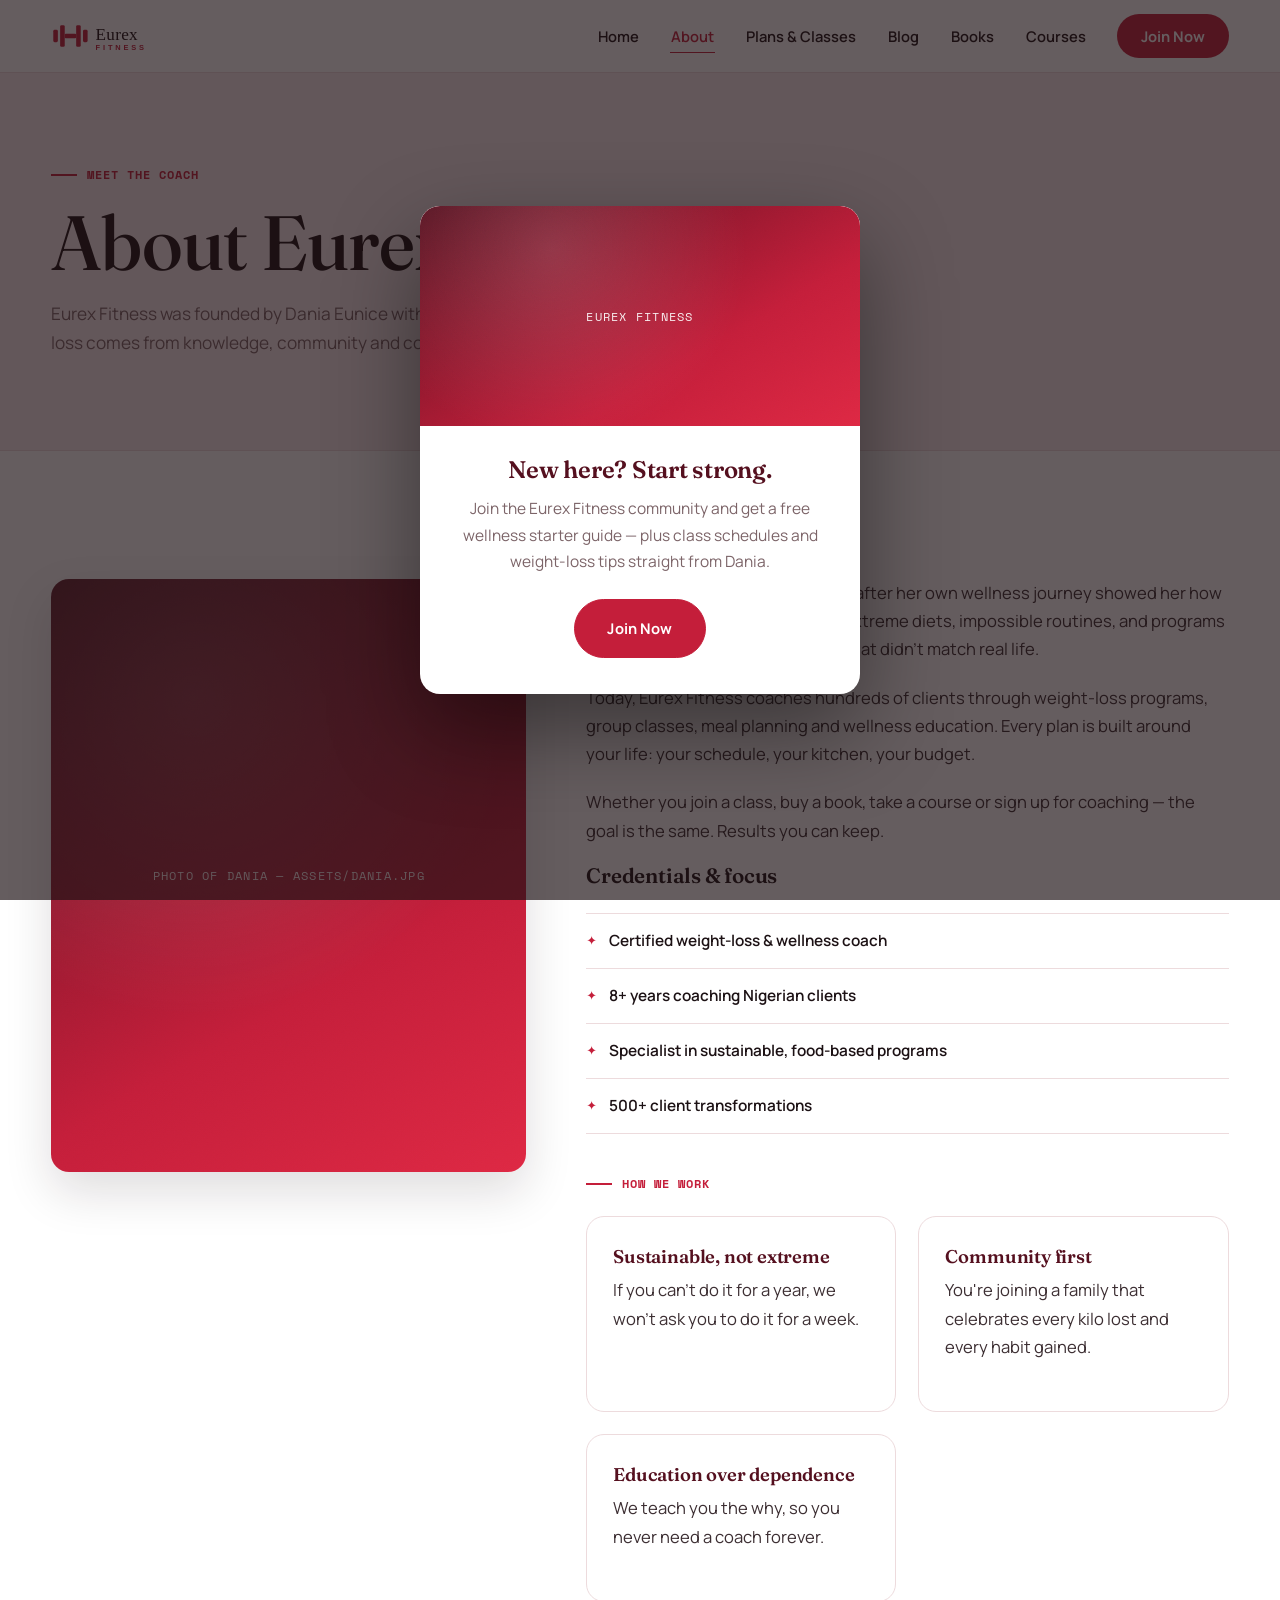
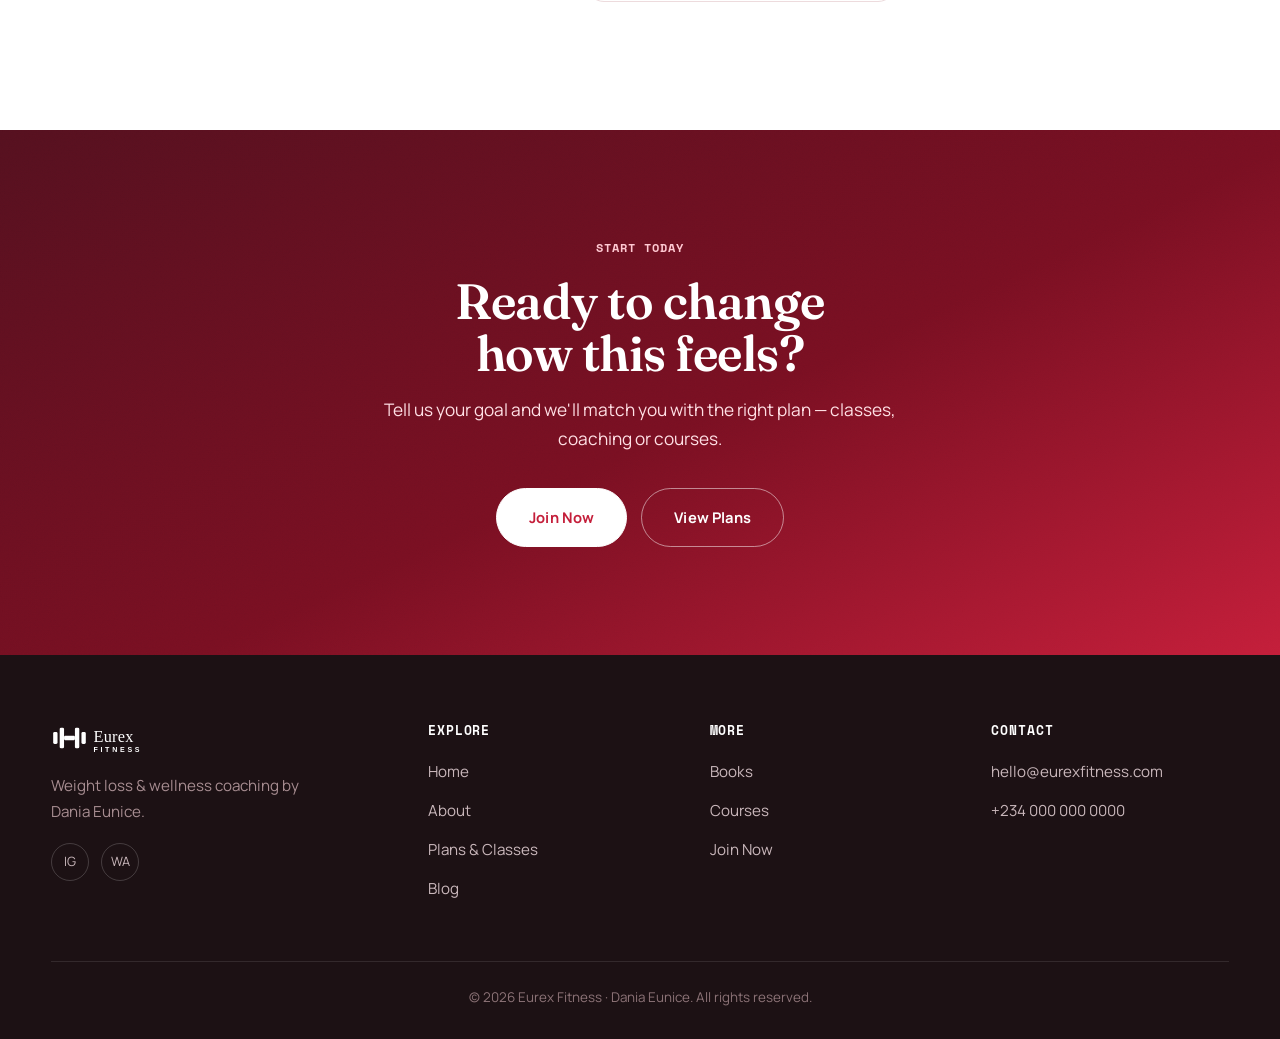
==== about.html @ 4daf9605 "Initial commit: Eurex Fitness site Static site for Dania Eunice's weight-loss coaching business — co" ====
<!DOCTYPE html>
<html lang="en">
<head>
  <meta charset="UTF-8">
  <meta name="viewport" content="width=device-width, initial-scale=1.0">
  <title>About — Eurex Fitness</title>
  <meta name="description" content="Meet Dania Eunice — the coach behind Eurex Fitness weight loss and wellness.">
  <link rel="icon" href="assets/favicon.svg" type="image/svg+xml">
  <link rel="preconnect" href="https://fonts.googleapis.com">
  <link rel="preconnect" href="https://fonts.gstatic.com" crossorigin>
  <link href="https://fonts.googleapis.com/css2?family=Fraunces:ital,opsz,wght@0,9..144,400;0,9..144,500;0,9..144,600;1,9..144,500&family=Manrope:wght@400;500;600;700;800&family=Space+Mono:wght@400;700&display=swap" rel="stylesheet">
  <link rel="stylesheet" href="css/styles.css">
</head>
<body data-page="about">
  <header class="site-header" id="site-header"></header>
  <section class="page-hero" id="page-hero"></section>
  <section class="section" id="about-main"></section>
  <section class="cta-band" id="cta-band"></section>
  <footer class="site-footer" id="site-footer"></footer>
  <script src="js/content.js"></script>
  <script src="js/posts.js"></script>
  <script src="js/app.js"></script>
</body>
</html>
---- css/styles.css ----
/* ============================================================
   EUREX FITNESS — DESIGN SYSTEM
   You normally don't need to touch this file.
   To change the main red colour, edit --red below.
   ============================================================ */

:root {
  /* ---- Color ---- */
  --ink:        #1C1114;
  --wine:       #55101F;
  --red:        #C41E3A;
  --red-bright: #DE2843;
  --red-deep:   #7A0F22;
  --gold:       #B8933B;
  --paper:      #FFFFFF;
  --blush:      #FBEEF0;
  --blush-deep: #F3D9DD;
  --line:       #EDDBDD;
  --muted:      #7C6468;
  --muted-lt:   #A78D91;

  /* ---- Type ---- */
  --display: "Fraunces", "Iowan Old Style", Georgia, serif;
  --body:    "Manrope", system-ui, -apple-system, sans-serif;
  --mono:    "Space Mono", ui-monospace, monospace;

  --radius: 18px;
  --radius-sm: 10px;
  --shadow: 0 20px 48px rgba(28, 17, 20, .14);
  --shadow-sm: 0 8px 22px rgba(28, 17, 20, .08);
}

* { margin: 0; padding: 0; box-sizing: border-box; }
html { scroll-behavior: smooth; }
@media (prefers-reduced-motion: reduce) {
  html { scroll-behavior: auto; }
  *, *::before, *::after { animation: none !important; transition: none !important; }
}

body {
  font-family: var(--body);
  color: var(--ink);
  background: var(--paper);
  line-height: 1.7;
  font-size: 17px;
  -webkit-font-smoothing: antialiased;
}

img { max-width: 100%; display: block; }
a { color: var(--red); text-decoration: none; }
a:focus-visible, button:focus-visible, input:focus-visible, textarea:focus-visible, select:focus-visible {
  outline: 3px solid var(--red); outline-offset: 3px; border-radius: 4px;
}

.wrap { width: min(1200px, 92%); margin: 0 auto; }
.wrap-narrow { width: min(760px, 92%); margin: 0 auto; }

/* ---------- Typography ---------- */
h1, h2, h3, .display {
  font-family: var(--display);
  font-weight: 600;
  letter-spacing: -0.01em;
  line-height: 1.04;
  color: var(--ink);
}
h1 { font-size: clamp(2.6rem, 6vw, 4.8rem); font-weight: 500; }
h2 { font-size: clamp(2rem, 4.4vw, 3.1rem); }
h3 { font-size: 1.3rem; font-weight: 600; }
.italic { font-style: italic; }

.eyebrow {
  display: flex;
  align-items: center;
  gap: 10px;
  font-family: var(--mono);
  font-weight: 700;
  font-size: .74rem;
  letter-spacing: .08em;
  text-transform: uppercase;
  color: var(--red);
  margin-bottom: 18px;
}
.eyebrow::before {
  content: "";
  width: 26px; height: 2px;
  background: var(--red);
  display: inline-block;
}
.section-head { max-width: 640px; margin-bottom: 48px; }
.section-head p { color: var(--muted); margin-top: 16px; font-size: 1.06rem; }
.section-head.center { margin-left: auto; margin-right: auto; text-align: center; }
.section-head.center .eyebrow { justify-content: center; }
.section-head.center .eyebrow::before { display: none; }

/* ---------- Buttons ---------- */
.btn {
  display: inline-flex;
  align-items: center;
  gap: 8px;
  padding: 16px 32px;
  border-radius: 999px;
  font-weight: 700;
  font-size: .92rem;
  letter-spacing: .01em;
  border: 1.5px solid var(--red);
  cursor: pointer;
  transition: transform .18s ease, background .2s ease, color .2s ease, box-shadow .2s ease, border-color .2s ease;
  font-family: var(--body);
}
.btn-solid { background: var(--red); color: #fff; }
.btn-solid:hover { background: var(--red-deep); border-color: var(--red-deep); transform: translateY(-2px); box-shadow: 0 14px 28px rgba(122,15,34,.28); }
.btn-ghost { background: transparent; color: var(--red); }
.btn-ghost:hover { background: var(--red); color: #fff; transform: translateY(-2px); }
.btn-light { background: #fff; color: var(--red); border-color: #fff; }
.btn-light:hover { transform: translateY(-2px); box-shadow: 0 14px 30px rgba(0,0,0,.28); }
.btn-outline-light { background: transparent; color: #fff; border-color: rgba(255,255,255,.5); }
.btn-outline-light:hover { background: rgba(255,255,255,.12); border-color: #fff; }
.btn-wide { width: 100%; justify-content: center; }

/* ---------- Header ---------- */
.site-header {
  position: sticky; top: 0; z-index: 60;
  background: rgba(255,255,255,.92);
  backdrop-filter: blur(12px);
  border-bottom: 1px solid var(--line);
}
.nav {
  display: flex; align-items: center; justify-content: space-between;
  padding: 16px 0;
}
.logo { display: flex; align-items: center; gap: 10px; }
.logo img { height: 40px; width: auto; }
.nav-links { display: flex; align-items: center; gap: 30px; list-style: none; }
.nav-links a {
  color: var(--ink); font-weight: 600; font-size: .92rem;
  padding: 6px 1px; border-bottom: 1.5px solid transparent;
  transition: color .15s ease, border-color .15s ease;
}
.nav-links a:hover { color: var(--red); }
.nav-links a.active { color: var(--red); border-bottom-color: var(--red); }
.nav-links .nav-cta {
  background: var(--red); color: #fff; padding: 12px 24px; border-radius: 999px;
  border-bottom: none; font-weight: 700;
}
.nav-links .nav-cta:hover { background: var(--red-deep); }

.nav-toggle {
  display: none;
  background: none; border: none; cursor: pointer;
  width: 44px; height: 44px; position: relative;
}
.nav-toggle span {
  position: absolute; left: 9px; width: 26px; height: 2.5px;
  background: var(--ink); border-radius: 2px; transition: .25s ease;
}
.nav-toggle span:nth-child(1) { top: 15px; }
.nav-toggle span:nth-child(2) { top: 21px; }
.nav-toggle span:nth-child(3) { top: 27px; }
.nav-toggle[aria-expanded="true"] span:nth-child(1) { top: 21px; transform: rotate(45deg); }
.nav-toggle[aria-expanded="true"] span:nth-child(2) { opacity: 0; }
.nav-toggle[aria-expanded="true"] span:nth-child(3) { top: 21px; transform: rotate(-45deg); }

/* ---------- Hero ---------- */
.hero { padding: clamp(48px, 7vw, 76px) 0 0; overflow: hidden; }
.hero-grid {
  display: grid; grid-template-columns: 1fr .92fr; gap: 64px; align-items: center;
}
.hero .eyebrow { color: var(--red); }
.hero h1 { white-space: pre-line; }
.hero p.lead { font-size: 1.15rem; color: var(--muted); max-width: 460px; margin: 24px 0 34px; }
.hero-actions { display: flex; gap: 14px; flex-wrap: wrap; }

.hero-media {
  position: relative;
  border-radius: var(--radius);
  overflow: hidden;
  box-shadow: var(--shadow);
  aspect-ratio: 4/5;
  clip-path: polygon(0 0, 100% 0, 100% 92%, 88% 100%, 0 100%);
}
.hero-media img, .ph { width: 100%; height: 100%; object-fit: cover; }
.hero-media::after {
  content: "";
  position: absolute; inset: 0;
  background: linear-gradient(200deg, rgba(28,17,20,0) 45%, rgba(122,15,34,.55) 100%);
  pointer-events: none;
}
.hero-media .float-card {
  position: absolute; left: 24px; bottom: 24px; z-index: 2;
  background: rgba(255,255,255,.95);
  backdrop-filter: blur(6px);
  border-radius: var(--radius-sm);
  padding: 16px 20px;
  box-shadow: var(--shadow-sm);
  display: flex; align-items: center; gap: 12px;
}
.float-card .fc-num { font-family: var(--display); font-size: 1.6rem; color: var(--red); line-height: 1; }
.float-card .fc-lbl { font-size: .76rem; font-weight: 700; color: var(--muted); letter-spacing: .03em; max-width: 110px; line-height: 1.25; }

/* placeholder block shown until real photos are added */
.ph {
  display: flex; align-items: center; justify-content: center;
  position: relative;
  background:
    radial-gradient(circle at 30% 20%, rgba(255,255,255,.14), transparent 55%),
    linear-gradient(150deg, var(--wine) 0%, var(--red) 65%, var(--red-bright) 100%);
  color: rgba(255,255,255,.92);
  font-family: var(--mono);
  font-size: .78rem;
  letter-spacing: .1em;
  text-transform: uppercase;
  text-align: center;
  padding: 20px;
}
.ph::before {
  content: "";
  position: absolute; inset: 0;
  background-image: url("data:image/svg+xml,%3Csvg xmlns='http://www.w3.org/2000/svg' width='140' height='140'%3E%3Cfilter id='n'%3E%3CfeTurbulence type='fractalNoise' baseFrequency='0.9' numOctaves='2' stitchTiles='stitch'/%3E%3C/filter%3E%3Crect width='100%25' height='100%25' filter='url(%23n)' opacity='0.06'/%3E%3C/svg%3E");
  mix-blend-mode: overlay;
}

/* ---------- Proof marquee (signature element) ---------- */
.marquee-band {
  background: var(--ink);
  color: var(--blush);
  overflow: hidden;
  padding: 22px 0;
  margin-top: clamp(48px, 7vw, 76px);
  transform: rotate(-1.1deg);
  transform-origin: center;
  border-top: 1px solid rgba(255,255,255,.08);
  border-bottom: 1px solid rgba(255,255,255,.08);
}
.marquee-track {
  display: flex;
  width: max-content;
  animation: scroll-left 32s linear infinite;
}
.marquee-track span {
  font-family: var(--display);
  font-style: italic;
  font-weight: 500;
  font-size: 1.35rem;
  white-space: nowrap;
  padding: 0 28px;
  display: flex;
  align-items: center;
  gap: 28px;
}
.marquee-track span::after {
  content: "✦";
  color: var(--red-bright);
  font-style: normal;
  font-size: .9rem;
}
@keyframes scroll-left {
  from { transform: translateX(0); }
  to { transform: translateX(-50%); }
}

/* ---------- Stat row ---------- */
.stat-row {
  display: grid; grid-template-columns: repeat(4, 1fr);
  gap: 0;
}
.stat { padding: 12px 20px; text-align: left; border-left: 1.5px solid var(--line); }
.stat:first-child { border-left: none; padding-left: 0; }
.stat .num { font-family: var(--display); font-size: 2.3rem; color: var(--ink); line-height: 1; }
.stat .lbl { font-size: .78rem; font-weight: 700; letter-spacing: .04em; text-transform: uppercase; color: var(--muted); margin-top: 8px; }

/* ---------- Sections ---------- */
.section { padding: clamp(76px, 10vw, 128px) 0; }
.section.alt { background: var(--blush); }
.section.dark { background: var(--ink); color: #EFE3E5; }
.section.dark h2, .section.dark h3 { color: #fff; }
.section.tight-top { padding-top: clamp(40px,6vw,64px); }

/* ---------- Pillars (numbered, editorial) ---------- */
.pillar-list { display: flex; flex-direction: column; }
.pillar-row {
  display: grid; grid-template-columns: 90px 1fr; gap: 28px;
  padding: 34px 0;
  border-top: 1px solid var(--line);
  align-items: start;
}
.pillar-list .pillar-row:last-child { border-bottom: 1px solid var(--line); }
.pillar-mark { font-family: var(--display); font-size: 1.6rem; color: var(--muted-lt); font-style: italic; }
.pillar-row h3 { margin-bottom: 8px; }
.pillar-row p { color: var(--muted); max-width: 560px; }

/* ---------- How it works ---------- */
.steps-grid { display: grid; grid-template-columns: repeat(3, 1fr); gap: 32px; }
.step-card { position: relative; padding-top: 8px; }
.step-num {
  font-family: var(--display); font-style: italic; font-size: 3.2rem;
  color: var(--blush-deep); line-height: 1; margin-bottom: 14px;
}
.step-card h3 { margin-bottom: 10px; }
.step-card p { color: var(--muted); font-size: .98rem; }

/* generic card (used in about values etc.) */
.card-grid { display: grid; grid-template-columns: repeat(auto-fit, minmax(240px, 1fr)); gap: 22px; }
.card {
  background: #fff; border: 1px solid var(--line); border-radius: var(--radius);
  padding: 30px 26px;
  transition: transform .18s ease, box-shadow .18s ease, border-color .18s ease;
}
.card:hover { transform: translateY(-4px); box-shadow: var(--shadow-sm); border-color: var(--blush-deep); }
.card h3 { margin-bottom: 10px; color: var(--wine); font-size: 1.15rem; }
.card p { color: var(--muted); font-size: .97rem; }

/* ---------- Pricing ---------- */
.pricing-grid { display: grid; grid-template-columns: repeat(auto-fit, minmax(280px, 1fr)); gap: 26px; align-items: stretch; }
.price-card {
  display: flex; flex-direction: column; position: relative;
  background: #fff; border: 1px solid var(--line); border-radius: var(--radius); padding: 34px 30px;
}
.price-card .price { font-family: var(--display); font-size: 2.6rem; color: var(--ink); margin: 10px 0 2px; }
.price-card .period { color: var(--muted); font-weight: 700; font-size: .84rem; font-family: var(--body); }
.price-card .btn { margin-top: auto; justify-content: center; }
.price-card.featured { border: 1.5px solid var(--red); box-shadow: var(--shadow); background: linear-gradient(180deg, #fff 0%, var(--blush) 180%); }
.badge {
  position: absolute; top: -14px; left: 30px;
  background: var(--red); color: #fff;
  font-family: var(--mono);
  font-size: .68rem; font-weight: 700; letter-spacing: .08em; text-transform: uppercase;
  padding: 7px 16px; border-radius: 999px;
}
.tick-list { margin: 20px 0 28px; list-style: none; }
.tick-list li { padding-left: 28px; position: relative; margin-bottom: 12px; color: var(--ink); font-size: .96rem; }
.tick-list li::before {
  content: ""; position: absolute; left: 0; top: 7px;
  width: 13px; height: 7px;
  border-left: 2px solid var(--red); border-bottom: 2px solid var(--red);
  transform: rotate(-45deg);
}

/* ---------- Testimonials with avatars ---------- */
.quote-scroller {
  display: grid; grid-template-columns: repeat(auto-fit, minmax(280px, 1fr)); gap: 22px;
}
.quote-card {
  background: #fff; border-radius: var(--radius); padding: 32px 28px;
  box-shadow: var(--shadow-sm);
  display: flex; flex-direction: column; gap: 18px;
  border: 1px solid var(--line);
}
.quote-card p.quote-text {
  font-family: var(--display); font-style: italic; font-size: 1.12rem; color: var(--ink); line-height: 1.55;
}
.quote-foot { display: flex; align-items: center; gap: 14px; margin-top: auto; }
.avatar {
  width: 50px; height: 50px; border-radius: 50%;
  background: linear-gradient(150deg, var(--red), var(--wine));
  color: #fff; font-family: var(--display); font-weight: 600; font-size: 1.1rem;
  display: flex; align-items: center; justify-content: center;
  flex-shrink: 0; overflow: hidden;
}
.avatar img { width: 100%; height: 100%; object-fit: cover; }
.quote-who .name { font-weight: 800; font-size: .92rem; }
.quote-who .result { font-size: .8rem; color: var(--red); font-weight: 700; font-family: var(--mono); }

/* ---------- Blog ---------- */
.post-grid { display: grid; grid-template-columns: repeat(auto-fill, minmax(320px, 1fr)); gap: 30px; }
.post-card { overflow: hidden; padding: 0; display: flex; flex-direction: column; border-radius: var(--radius); }
.post-card .thumb { aspect-ratio: 16/10; overflow: hidden; }
.post-card .thumb img { width: 100%; height: 100%; object-fit: cover; transition: transform .35s ease; }
.post-card:hover .thumb img { transform: scale(1.045); }
.post-card .body { padding: 26px 26px 30px; display: flex; flex-direction: column; flex: 1; }
.post-meta { font-family: var(--mono); font-size: .72rem; font-weight: 700; letter-spacing: .06em; text-transform: uppercase; color: var(--red); margin-bottom: 12px; }
.post-card h3 { font-family: var(--display); font-weight: 600; font-size: 1.34rem; line-height: 1.3; }
.post-card h3 a { color: var(--ink); }
.post-card h3 a:hover { color: var(--red); }
.post-card p { color: var(--muted); font-size: .96rem; margin: 12px 0 18px; }
.read-more { margin-top: auto; font-weight: 700; font-size: .88rem; display: inline-flex; align-items: center; gap: 6px; }

/* Single article */
.article { max-width: 740px; margin: 0 auto; }
.article .post-hero { aspect-ratio: 16/8; border-radius: var(--radius); overflow: hidden; margin: 32px 0 40px; }
.article .post-hero img { width: 100%; height: 100%; object-fit: cover; }
.article h1 { font-size: clamp(2rem, 5vw, 3.2rem); }
.article-body p { margin-bottom: 22px; font-size: 1.05rem; }
.article-body h2 { font-family: var(--display); font-weight: 600; font-size: 1.5rem; margin: 38px 0 14px; color: var(--wine); }
.article-body ul { margin: 0 0 22px 22px; }
.article-body li { margin-bottom: 9px; }

/* ---------- Forms ---------- */
.form-card { background: #fff; border: 1px solid var(--line); border-radius: var(--radius); box-shadow: var(--shadow); padding: clamp(30px, 5vw, 52px); max-width: 700px; margin: 0 auto; }
.form-row { display: grid; grid-template-columns: 1fr 1fr; gap: 20px; }
.field { margin-bottom: 22px; }
.field label { display: block; font-family: var(--mono); font-weight: 700; font-size: .74rem; letter-spacing: .04em; text-transform: uppercase; margin-bottom: 9px; color: var(--wine); }
.field input, .field select, .field textarea {
  width: 100%; padding: 15px 17px;
  border: 1.5px solid var(--line); border-radius: var(--radius-sm);
  font-family: var(--body); font-size: 1rem; color: var(--ink);
  background: #fff;
  transition: border-color .15s ease;
}
.field input:focus, .field select:focus, .field textarea:focus { outline: none; border-color: var(--red); }
.field textarea { min-height: 130px; resize: vertical; }

/* ---------- Big CTA band ---------- */
.cta-band {
  position: relative;
  background: linear-gradient(155deg, var(--wine) 0%, var(--red-deep) 55%, var(--red) 100%);
  color: #fff; text-align: center;
  padding: clamp(72px, 10vw, 108px) 0;
  overflow: hidden;
}
.cta-band::before {
  content: "";
  position: absolute; inset: 0;
  background-image: url("data:image/svg+xml,%3Csvg xmlns='http://www.w3.org/2000/svg' width='160' height='160'%3E%3Cfilter id='n'%3E%3CfeTurbulence type='fractalNoise' baseFrequency='0.85' numOctaves='2' stitchTiles='stitch'/%3E%3C/filter%3E%3Crect width='100%25' height='100%25' filter='url(%23n)' opacity='0.05'/%3E%3C/svg%3E");
  mix-blend-mode: overlay;
}
.cta-band > .wrap { position: relative; z-index: 1; }
.cta-band .eyebrow { color: #FFC9D2; justify-content: center; }
.cta-band .eyebrow::before { display: none; }
.cta-band h2 { color: #fff; }
.cta-band p { color: #FFE0E5; max-width: 520px; margin: 16px auto 34px; font-size: 1.08rem; }
.cta-actions { display: flex; gap: 14px; justify-content: center; flex-wrap: wrap; }

/* ---------- Footer ---------- */
.site-footer { background: var(--ink); color: #C9B7BB; padding: 64px 0 30px; }
.footer-top { display: grid; grid-template-columns: 1.4fr 1fr 1fr 1fr; gap: 44px; margin-bottom: 48px; }
.site-footer h4 { color: #fff; font-family: var(--mono); text-transform: uppercase; letter-spacing: .07em; margin-bottom: 16px; font-size: .82rem; }
.site-footer ul { list-style: none; }
.site-footer li { margin-bottom: 10px; }
.site-footer a { color: #C9B7BB; font-size: .95rem; }
.site-footer a:hover { color: #fff; }
.footer-logo img { height: 38px; margin-bottom: 16px; filter: brightness(0) invert(1); }
.footer-logo p { font-size: .95rem; max-width: 260px; color: #A78D91; }
.footer-social { display: flex; gap: 12px; margin-top: 18px; }
.footer-social a {
  width: 38px; height: 38px; border-radius: 50%;
  border: 1px solid rgba(255,255,255,.18);
  display: flex; align-items: center; justify-content: center;
  font-size: .8rem;
}
.footer-social a:hover { background: var(--red); border-color: var(--red); color: #fff; }
.copyright { border-top: 1px solid rgba(255,255,255,.1); padding-top: 24px; font-size: .84rem; color: #8C7377; text-align: center; }

/* ---------- Popup ---------- */
.popup-overlay {
  position: fixed; inset: 0; z-index: 100;
  background: rgba(28, 17, 20, .68);
  display: flex; align-items: center; justify-content: center;
  padding: 20px;
  opacity: 0; pointer-events: none; transition: opacity .28s ease;
}
.popup-overlay.show { opacity: 1; pointer-events: auto; }
.popup {
  background: #fff; border-radius: 20px; overflow: hidden;
  max-width: 440px; width: 100%;
  box-shadow: 0 36px 90px rgba(0,0,0,.42);
  transform: translateY(18px) scale(.97); transition: transform .28s ease;
  position: relative;
}
.popup-overlay.show .popup { transform: translateY(0) scale(1); }
.popup-img { aspect-ratio: 16/8; background: var(--blush); }
.popup-img img { width: 100%; height: 100%; object-fit: cover; }
.popup-body { padding: 32px 32px 36px; text-align: center; }
.popup-body h3 { color: var(--wine); font-size: 1.5rem; margin-bottom: 12px; }
.popup-body p { color: var(--muted); font-size: .97rem; margin-bottom: 24px; }
.popup-close {
  position: absolute; top: 14px; right: 14px;
  width: 38px; height: 38px; border-radius: 50%;
  background: #fff; border: none; cursor: pointer;
  font-size: 1.1rem; line-height: 1; color: var(--ink);
  box-shadow: 0 4px 14px rgba(0,0,0,.2);
}
.popup-close:hover { background: var(--blush); }

/* ---------- Page hero (inner pages) ---------- */
.page-hero { background: var(--blush); padding: clamp(56px, 8vw, 92px) 0; border-bottom: 1px solid var(--line); }
.page-hero p { color: var(--muted); max-width: 640px; margin-top: 16px; font-size: 1.08rem; }

/* ---------- About ---------- */
.about-grid { display: grid; grid-template-columns: .85fr 1.15fr; gap: 60px; align-items: start; }
.about-media { border-radius: var(--radius); overflow: hidden; box-shadow: var(--shadow); aspect-ratio: 4/5; position: sticky; top: 110px; }
.about-media img { width: 100%; height: 100%; object-fit: cover; }
.about-copy p { margin-bottom: 20px; color: #3C2E32; font-size: 1.04rem; }
.credential-list { list-style: none; margin: 26px 0 40px; }
.credential-list li {
  padding: 14px 0; border-top: 1px solid var(--line);
  display: flex; align-items: center; gap: 12px; font-weight: 600; font-size: .96rem;
}
.credential-list li:last-child { border-bottom: 1px solid var(--line); }
.credential-list li::before { content: "✦"; color: var(--red); font-size: .8rem; }

/* ---------- Books / courses ---------- */
.product-grid { display: grid; grid-template-columns: repeat(auto-fill, minmax(290px, 1fr)); gap: 28px; }
.product-card { padding: 0; overflow: hidden; display: flex; flex-direction: column; border-radius: var(--radius); }
.product-card .thumb { aspect-ratio: 4/3; overflow: hidden; }
.product-card .thumb img { width: 100%; height: 100%; object-fit: cover; }
.product-card .body { padding: 28px; display: flex; flex-direction: column; flex: 1; }
.product-card .price-tag { font-family: var(--display); color: var(--red); font-size: 1.6rem; margin: 8px 0 12px; }
.product-card .meta { font-family: var(--mono); font-size: .74rem; font-weight: 700; letter-spacing: .05em; text-transform: uppercase; color: var(--muted); margin-bottom: 8px; }
.product-card .btn { margin-top: auto; justify-content: center; }
.product-card h3 { font-family: var(--display); font-weight: 600; font-size: 1.28rem; }
.product-card p { color: var(--muted); font-size: .96rem; margin: 10px 0 22px; }

/* ---------- Responsive ---------- */
@media (max-width: 980px) {
  .hero-grid { grid-template-columns: 1fr; gap: 44px; }
  .hero-media { max-width: 440px; }
  .about-grid { grid-template-columns: 1fr; }
  .about-media { position: static; max-width: 440px; }
  .footer-top { grid-template-columns: 1fr 1fr; }
  .steps-grid { grid-template-columns: 1fr; gap: 40px; }
  .stat-row { grid-template-columns: repeat(2, 1fr); row-gap: 24px; }
  .stat:nth-child(3) { border-left: none; padding-left: 0; }
}

@media (max-width: 860px) {
  .nav-toggle { display: block; }
  .nav-links {
    position: absolute; top: 100%; left: 0; right: 0;
    background: #fff; border-bottom: 1px solid var(--line);
    flex-direction: column; align-items: stretch; gap: 0;
    padding: 8px 4% 22px;
    display: none;
    box-shadow: 0 24px 48px rgba(28,17,20,.14);
  }
  .nav-links.open { display: flex; }
  .nav-links a { padding: 15px 6px; border-bottom: 1px solid var(--line); }
  .nav-links .nav-cta { margin-top: 14px; text-align: center; justify-content: center; }
  .pillar-row { grid-template-columns: 56px 1fr; }
}

@media (max-width: 620px) {
  .form-row { grid-template-columns: 1fr; }
  .footer-top { grid-template-columns: 1fr; gap: 32px; }
  .hero-actions .btn { width: 100%; justify-content: center; }
  .marquee-track span { font-size: 1.05rem; padding: 0 18px; }
  .float-card { left: 14px; bottom: 14px; padding: 12px 16px; }
}
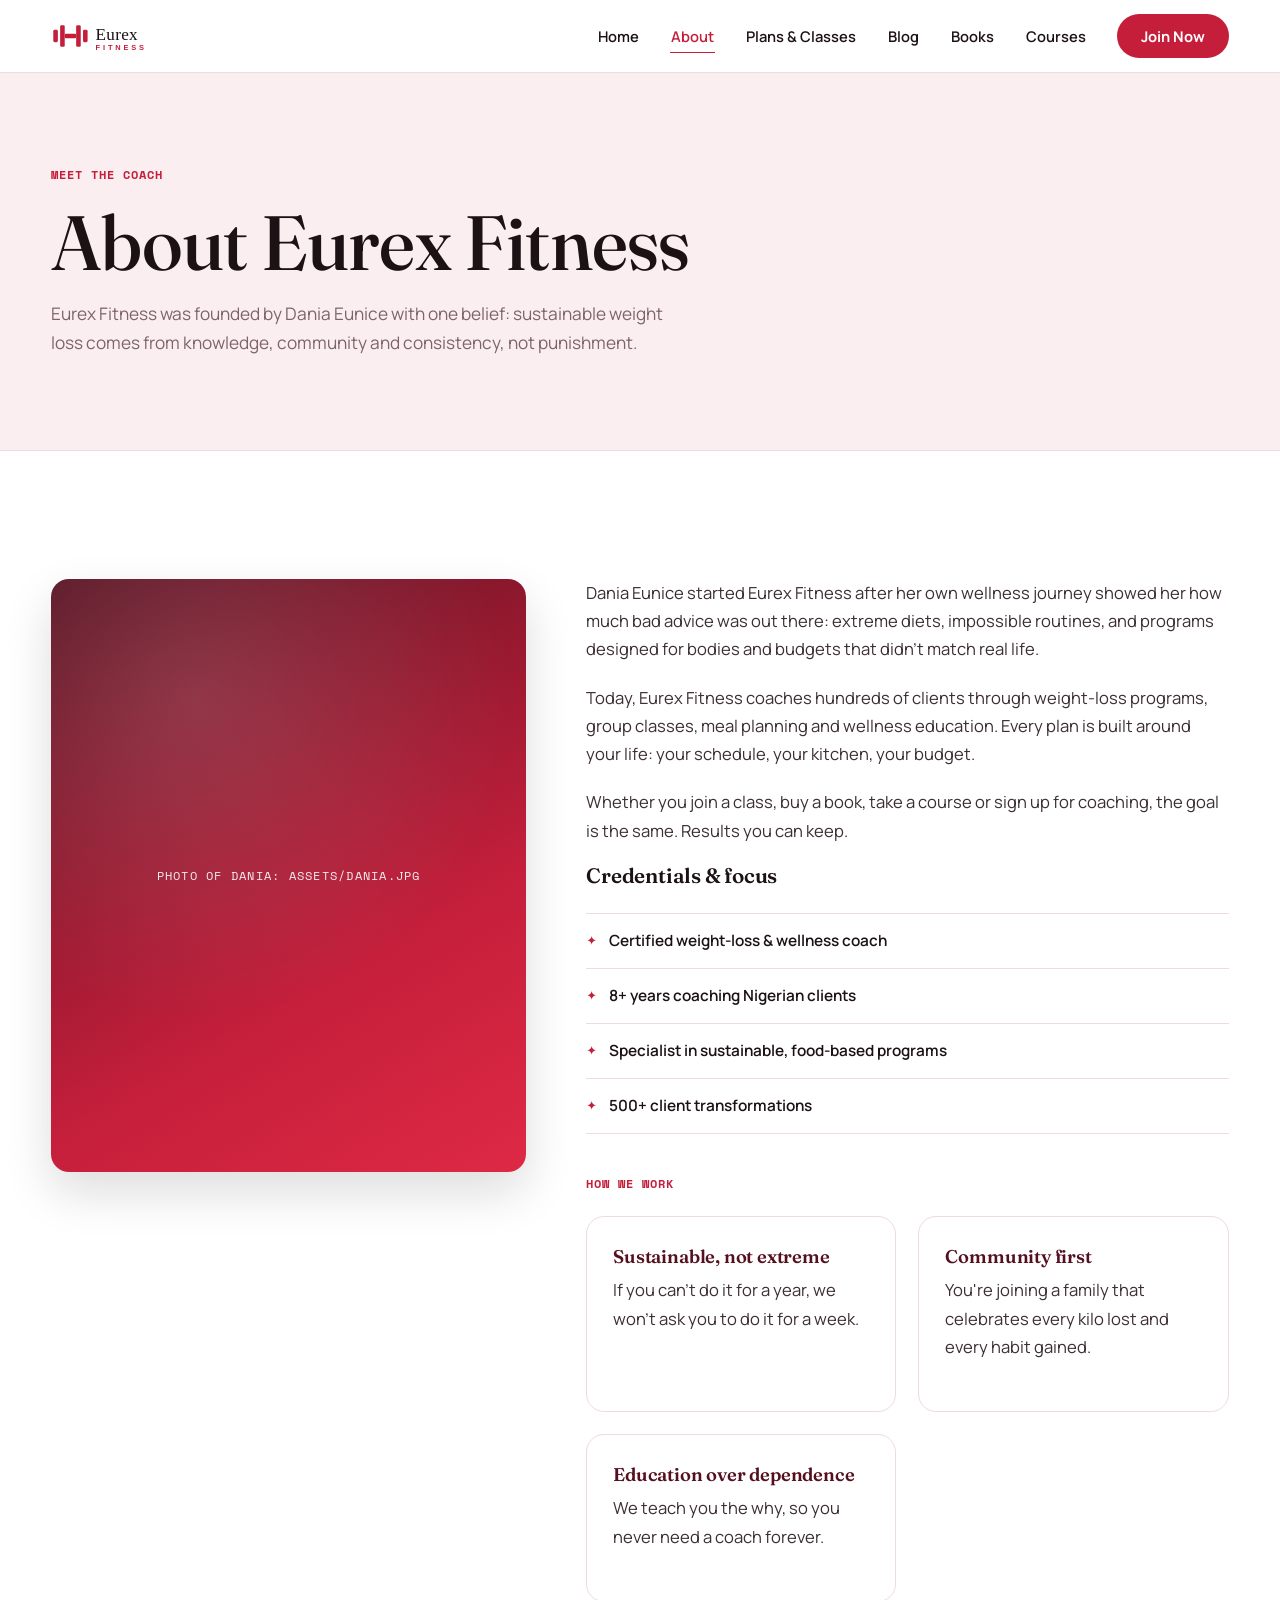
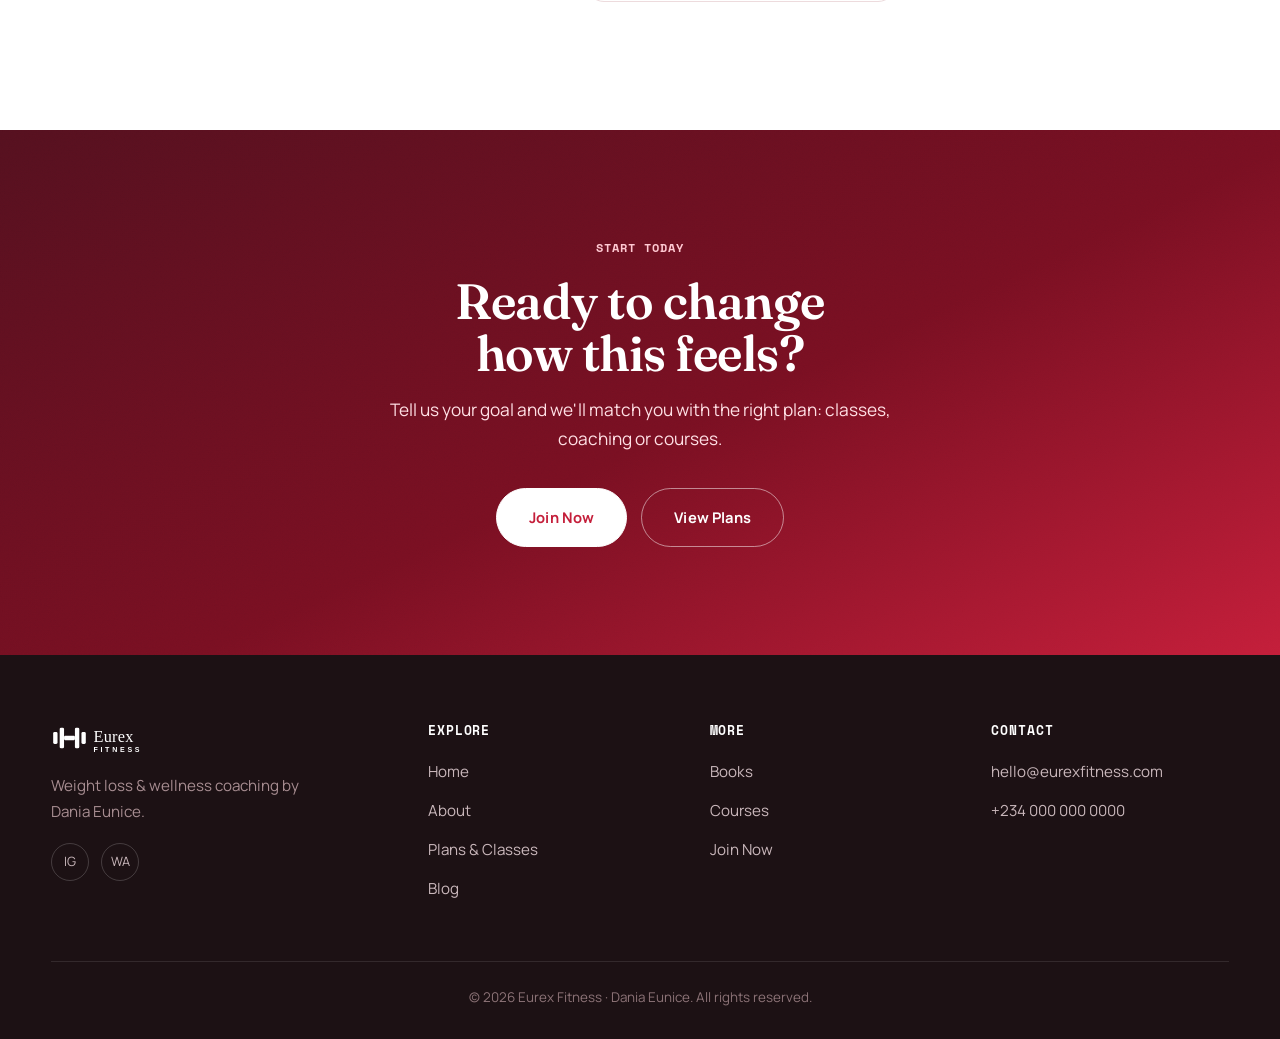
==== commit 0c3a7199: "Remove em-dashes site-wide, remove home hero eyebrow, fix popup behavior - Rephrase all em-dash punc" ====
--- a/about.html
+++ b/about.html
@@ -3,8 +3,8 @@
 <head>
   <meta charset="UTF-8">
   <meta name="viewport" content="width=device-width, initial-scale=1.0">
-  <title>About — Eurex Fitness</title>
-  <meta name="description" content="Meet Dania Eunice — the coach behind Eurex Fitness weight loss and wellness.">
+  <title>About | Eurex Fitness</title>
+  <meta name="description" content="Meet Dania Eunice, the coach behind Eurex Fitness weight loss and wellness.">
   <link rel="icon" href="assets/favicon.svg" type="image/svg+xml">
   <link rel="preconnect" href="https://fonts.googleapis.com">
   <link rel="preconnect" href="https://fonts.gstatic.com" crossorigin>
--- a/css/styles.css
+++ b/css/styles.css
@@ -1,5 +1,5 @@
 /* ============================================================
-   EUREX FITNESS — DESIGN SYSTEM
+   EUREX FITNESS: DESIGN SYSTEM
    You normally don't need to touch this file.
    To change the main red colour, edit --red below.
    ============================================================ */
@@ -80,17 +80,10 @@
   color: var(--red);
   margin-bottom: 18px;
 }
-.eyebrow::before {
-  content: "";
-  width: 26px; height: 2px;
-  background: var(--red);
-  display: inline-block;
-}
 .section-head { max-width: 640px; margin-bottom: 48px; }
 .section-head p { color: var(--muted); margin-top: 16px; font-size: 1.06rem; }
 .section-head.center { margin-left: auto; margin-right: auto; text-align: center; }
 .section-head.center .eyebrow { justify-content: center; }
-.section-head.center .eyebrow::before { display: none; }
 
 /* ---------- Buttons ---------- */
 .btn {
@@ -463,11 +456,12 @@
 .popup-body h3 { color: var(--wine); font-size: 1.5rem; margin-bottom: 12px; }
 .popup-body p { color: var(--muted); font-size: .97rem; margin-bottom: 24px; }
 .popup-close {
-  position: absolute; top: 14px; right: 14px;
+  position: absolute; top: 14px; right: 14px; z-index: 2;
   width: 38px; height: 38px; border-radius: 50%;
   background: #fff; border: none; cursor: pointer;
   font-size: 1.1rem; line-height: 1; color: var(--ink);
-  box-shadow: 0 4px 14px rgba(0,0,0,.2);
+  box-shadow: 0 4px 14px rgba(0,0,0,.35);
+  display: flex; align-items: center; justify-content: center;
 }
 .popup-close:hover { background: var(--blush); }
 
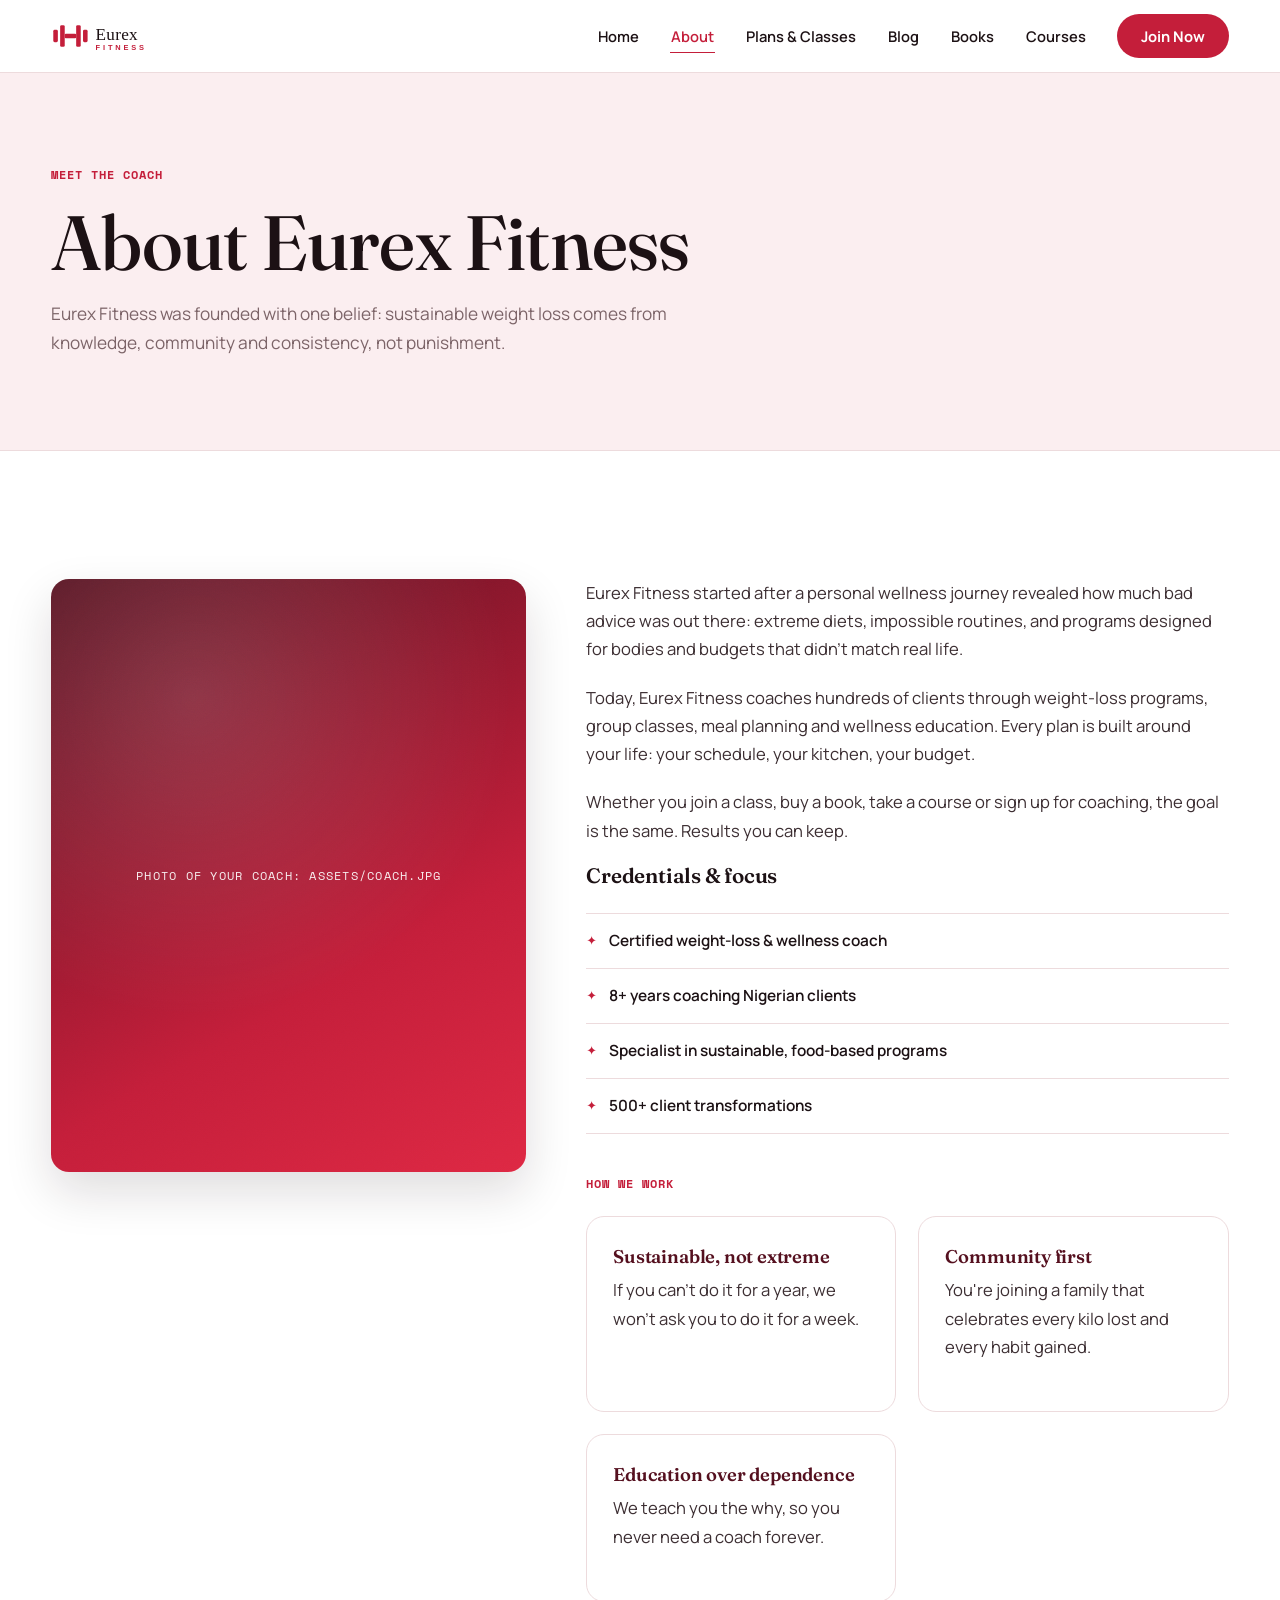
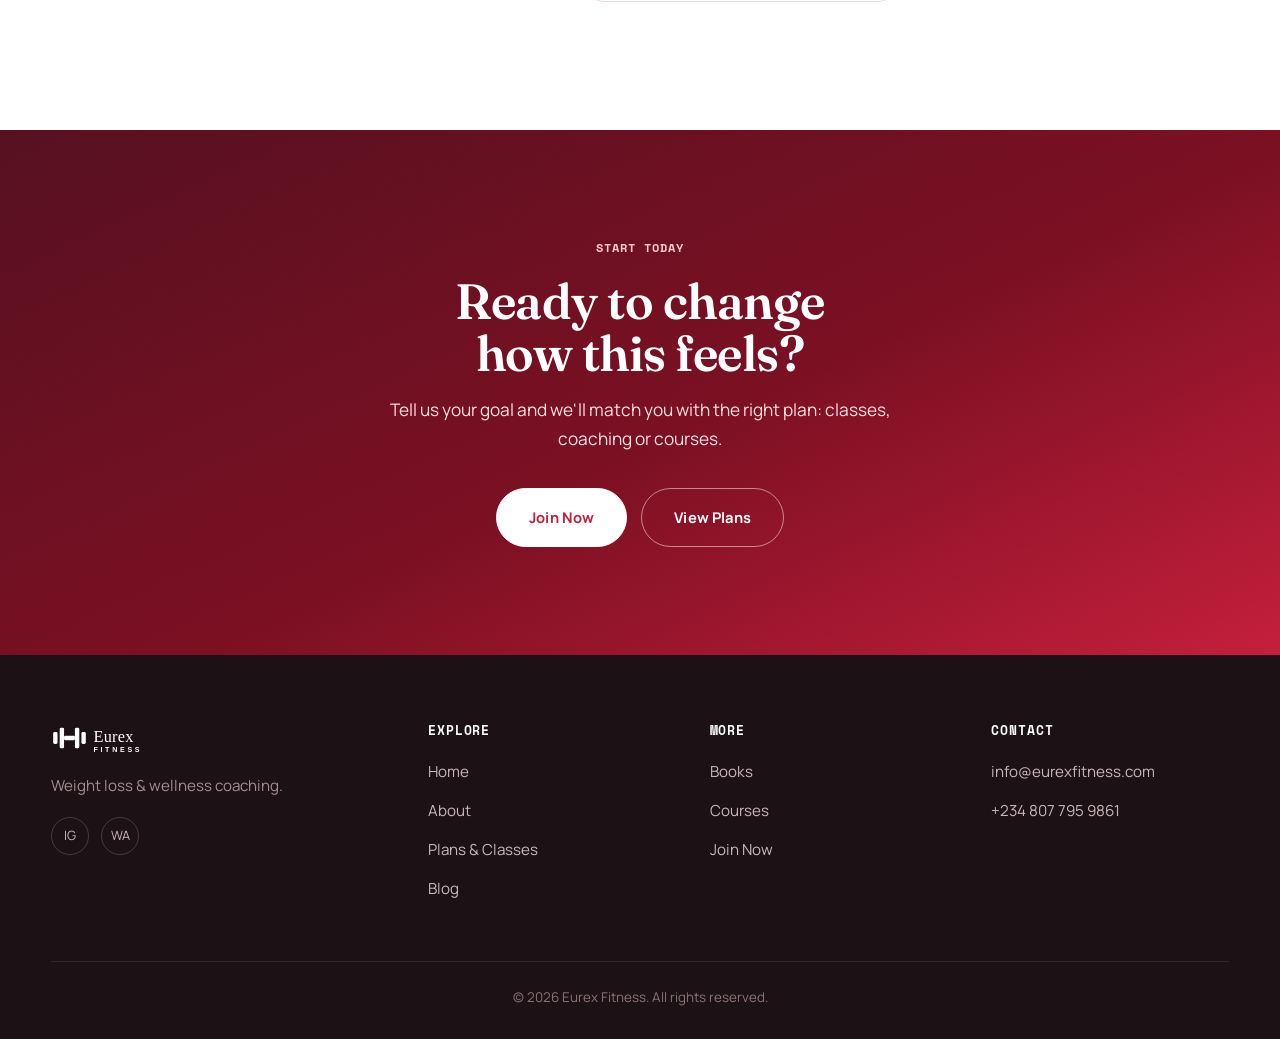
==== commit 4187500a: "Remove named coach references, add contact info, fix marquee animation - Remove all "Dania"/"Dania E" ====
--- a/about.html
+++ b/about.html
@@ -4,7 +4,7 @@
   <meta charset="UTF-8">
   <meta name="viewport" content="width=device-width, initial-scale=1.0">
   <title>About | Eurex Fitness</title>
-  <meta name="description" content="Meet Dania Eunice, the coach behind Eurex Fitness weight loss and wellness.">
+  <meta name="description" content="Meet the coach behind Eurex Fitness weight loss and wellness.">
   <link rel="icon" href="assets/favicon.svg" type="image/svg+xml">
   <link rel="preconnect" href="https://fonts.googleapis.com">
   <link rel="preconnect" href="https://fonts.gstatic.com" crossorigin>
--- a/css/styles.css
+++ b/css/styles.css
@@ -35,6 +35,9 @@
 @media (prefers-reduced-motion: reduce) {
   html { scroll-behavior: auto; }
   *, *::before, *::after { animation: none !important; transition: none !important; }
+  /* Keep the marquee scrolling: it's a branding element, not motion that
+     causes discomfort, so it's exempt from the reduced-motion cutoff. */
+  .marquee-track { animation: scroll-left 32s linear infinite !important; }
 }
 
 body {
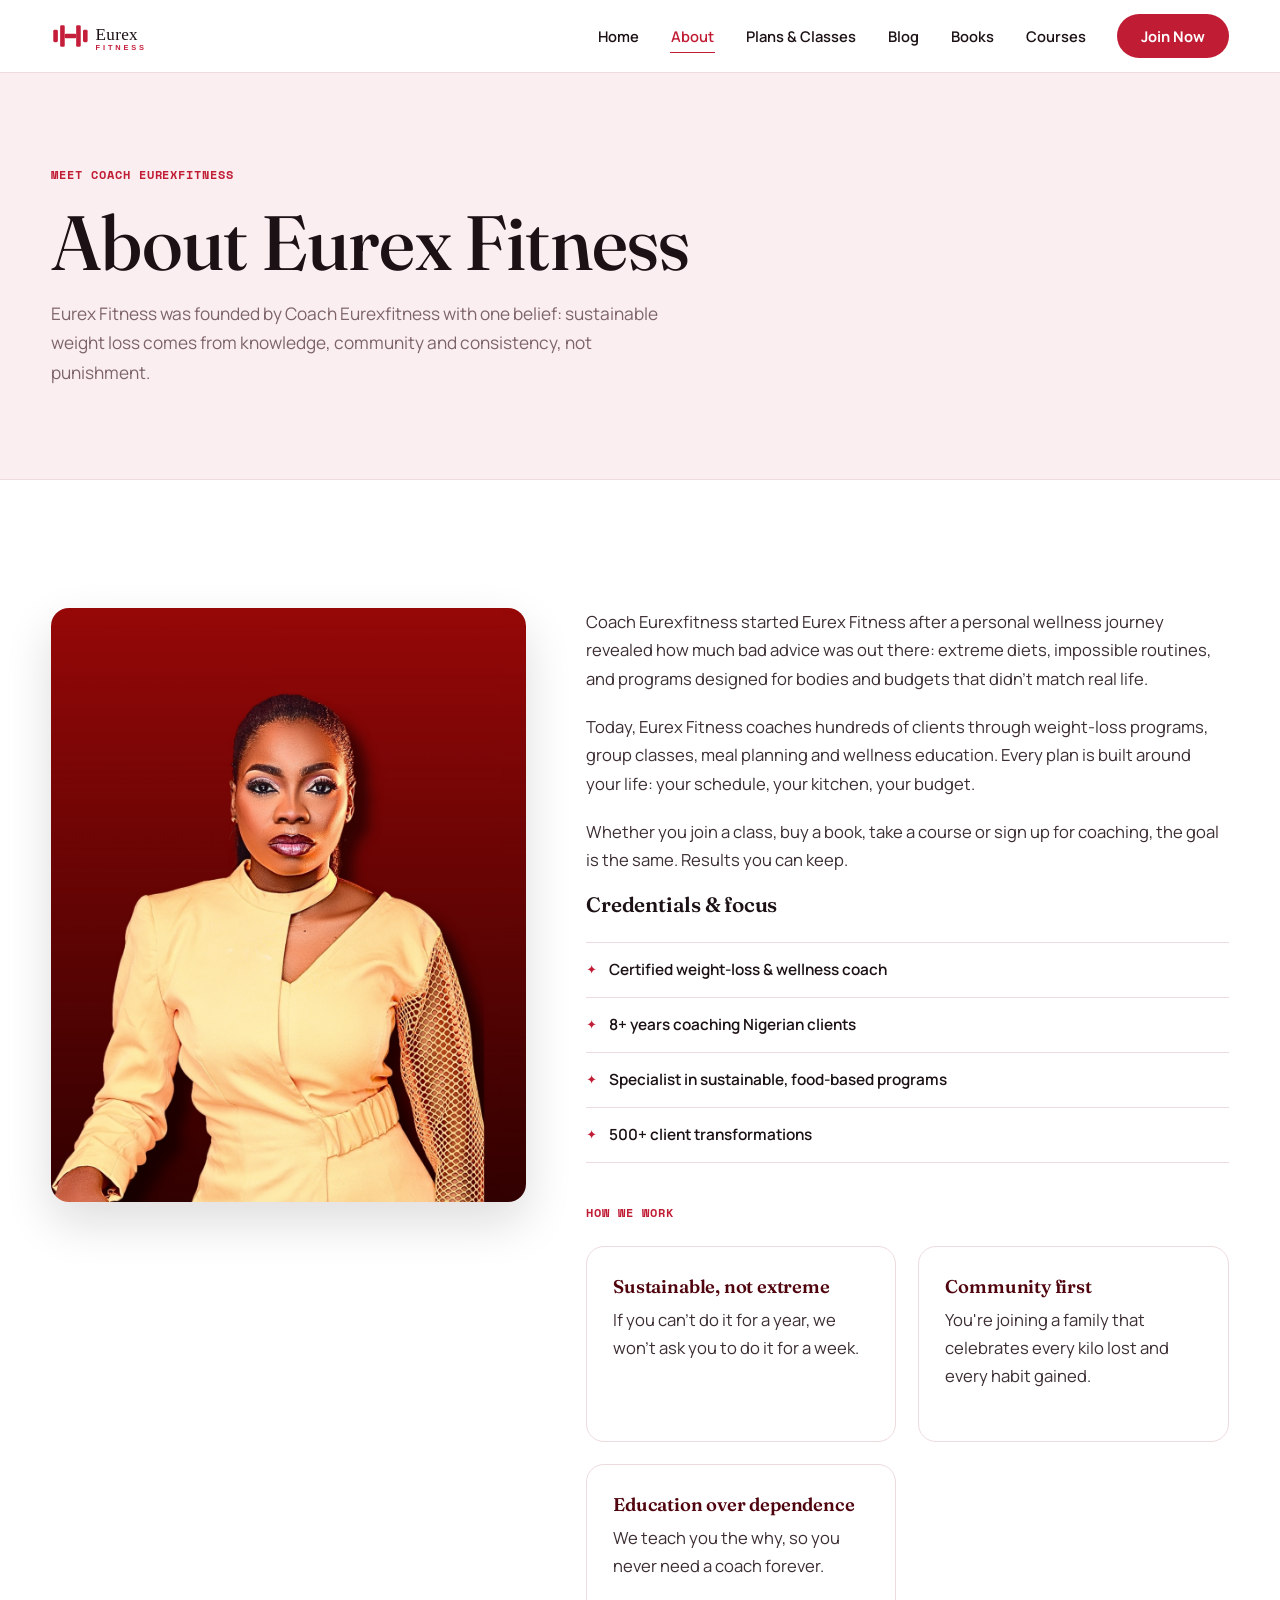
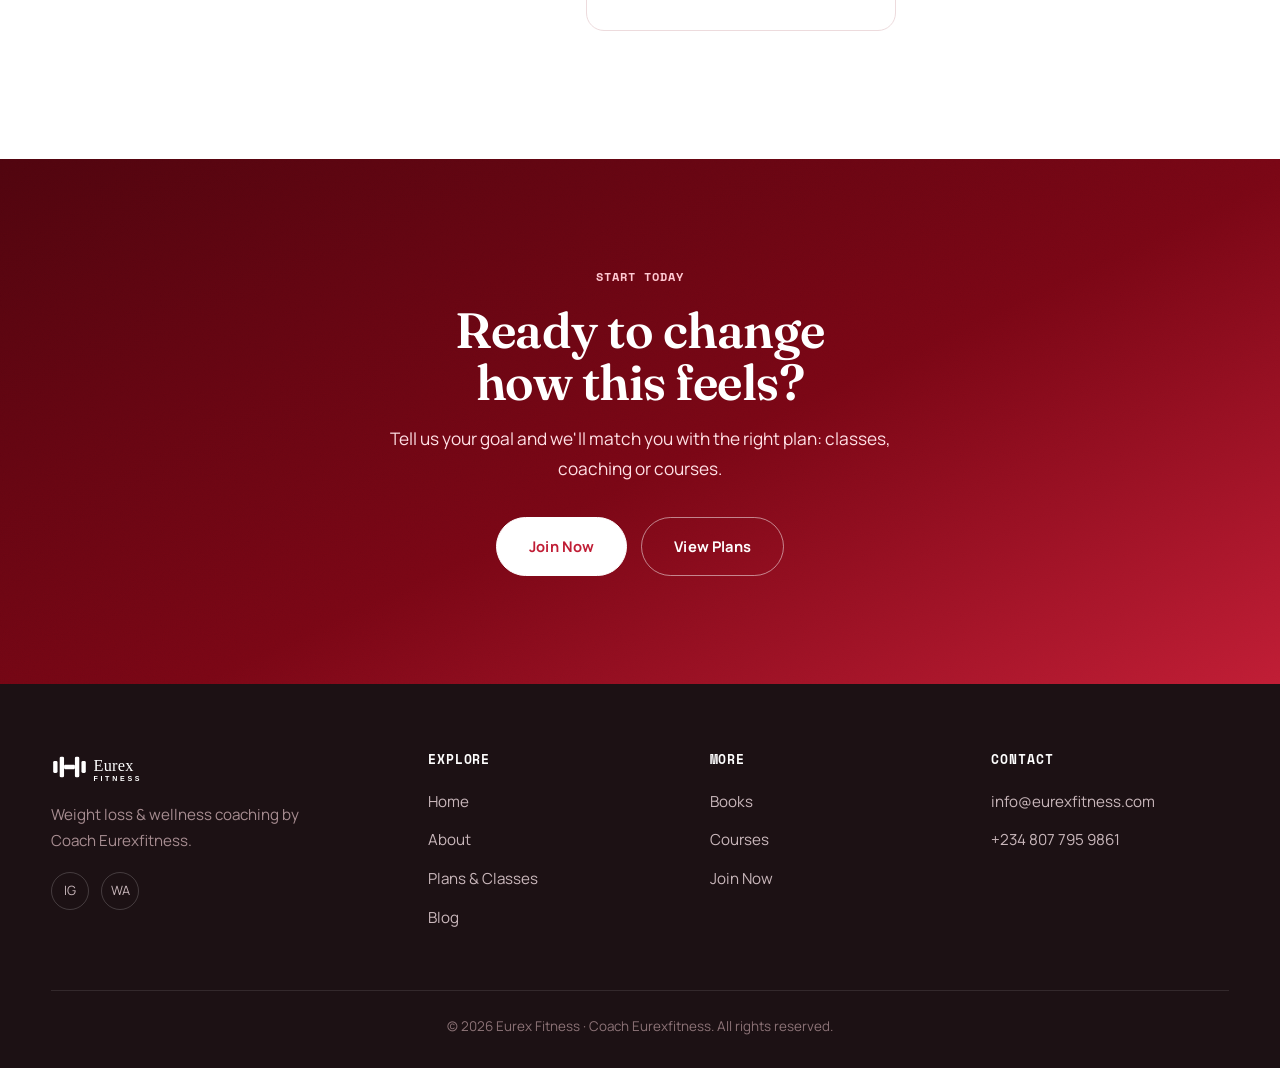
==== commit 10b9867b: "Fix mobile nav dividers, add Coach Eurexfitness name, tighten sections - Fix mobile nav menu: divide" ====
--- a/about.html
+++ b/about.html
@@ -4,7 +4,7 @@
   <meta charset="UTF-8">
   <meta name="viewport" content="width=device-width, initial-scale=1.0">
   <title>About | Eurex Fitness</title>
-  <meta name="description" content="Meet the coach behind Eurex Fitness weight loss and wellness.">
+  <meta name="description" content="Meet Coach Eurexfitness, the coach behind Eurex Fitness weight loss and wellness.">
   <link rel="icon" href="assets/favicon.svg" type="image/svg+xml">
   <link rel="preconnect" href="https://fonts.googleapis.com">
   <link rel="preconnect" href="https://fonts.gstatic.com" crossorigin>
--- a/css/styles.css
+++ b/css/styles.css
@@ -7,10 +7,10 @@
 :root {
   /* ---- Color ---- */
   --ink:        #1C1114;
-  --wine:       #55101F;
-  --red:        #C41E3A;
+  --wine:       #50040E;
+  --red:        #C01D35;
   --red-bright: #DE2843;
-  --red-deep:   #7A0F22;
+  --red-deep:   #7A0615;
   --gold:       #B8933B;
   --paper:      #FFFFFF;
   --blush:      #FBEEF0;
@@ -272,7 +272,7 @@
 .section.tight-top { padding-top: clamp(40px,6vw,64px); }
 
 /* ---------- Pillars (numbered, editorial) ---------- */
-.pillar-list { display: flex; flex-direction: column; }
+.pillar-list { display: flex; flex-direction: column; max-width: 700px; }
 .pillar-row {
   display: grid; grid-template-columns: 90px 1fr; gap: 28px;
   padding: 34px 0;
@@ -505,6 +505,8 @@
   .about-media { position: static; max-width: 440px; }
   .footer-top { grid-template-columns: 1fr 1fr; }
   .steps-grid { grid-template-columns: 1fr; gap: 40px; }
+  .step-card { text-align: center; }
+  .step-card p { max-width: 420px; margin-left: auto; margin-right: auto; }
   .stat-row { grid-template-columns: repeat(2, 1fr); row-gap: 24px; }
   .stat:nth-child(3) { border-left: none; padding-left: 0; }
 }
@@ -520,7 +522,7 @@
     box-shadow: 0 24px 48px rgba(28,17,20,.14);
   }
   .nav-links.open { display: flex; }
-  .nav-links a { padding: 15px 6px; border-bottom: 1px solid var(--line); }
+  .nav-links a { display: block; padding: 15px 6px; border-bottom: 1px solid var(--line); }
   .nav-links .nav-cta { margin-top: 14px; text-align: center; justify-content: center; }
   .pillar-row { grid-template-columns: 56px 1fr; }
 }
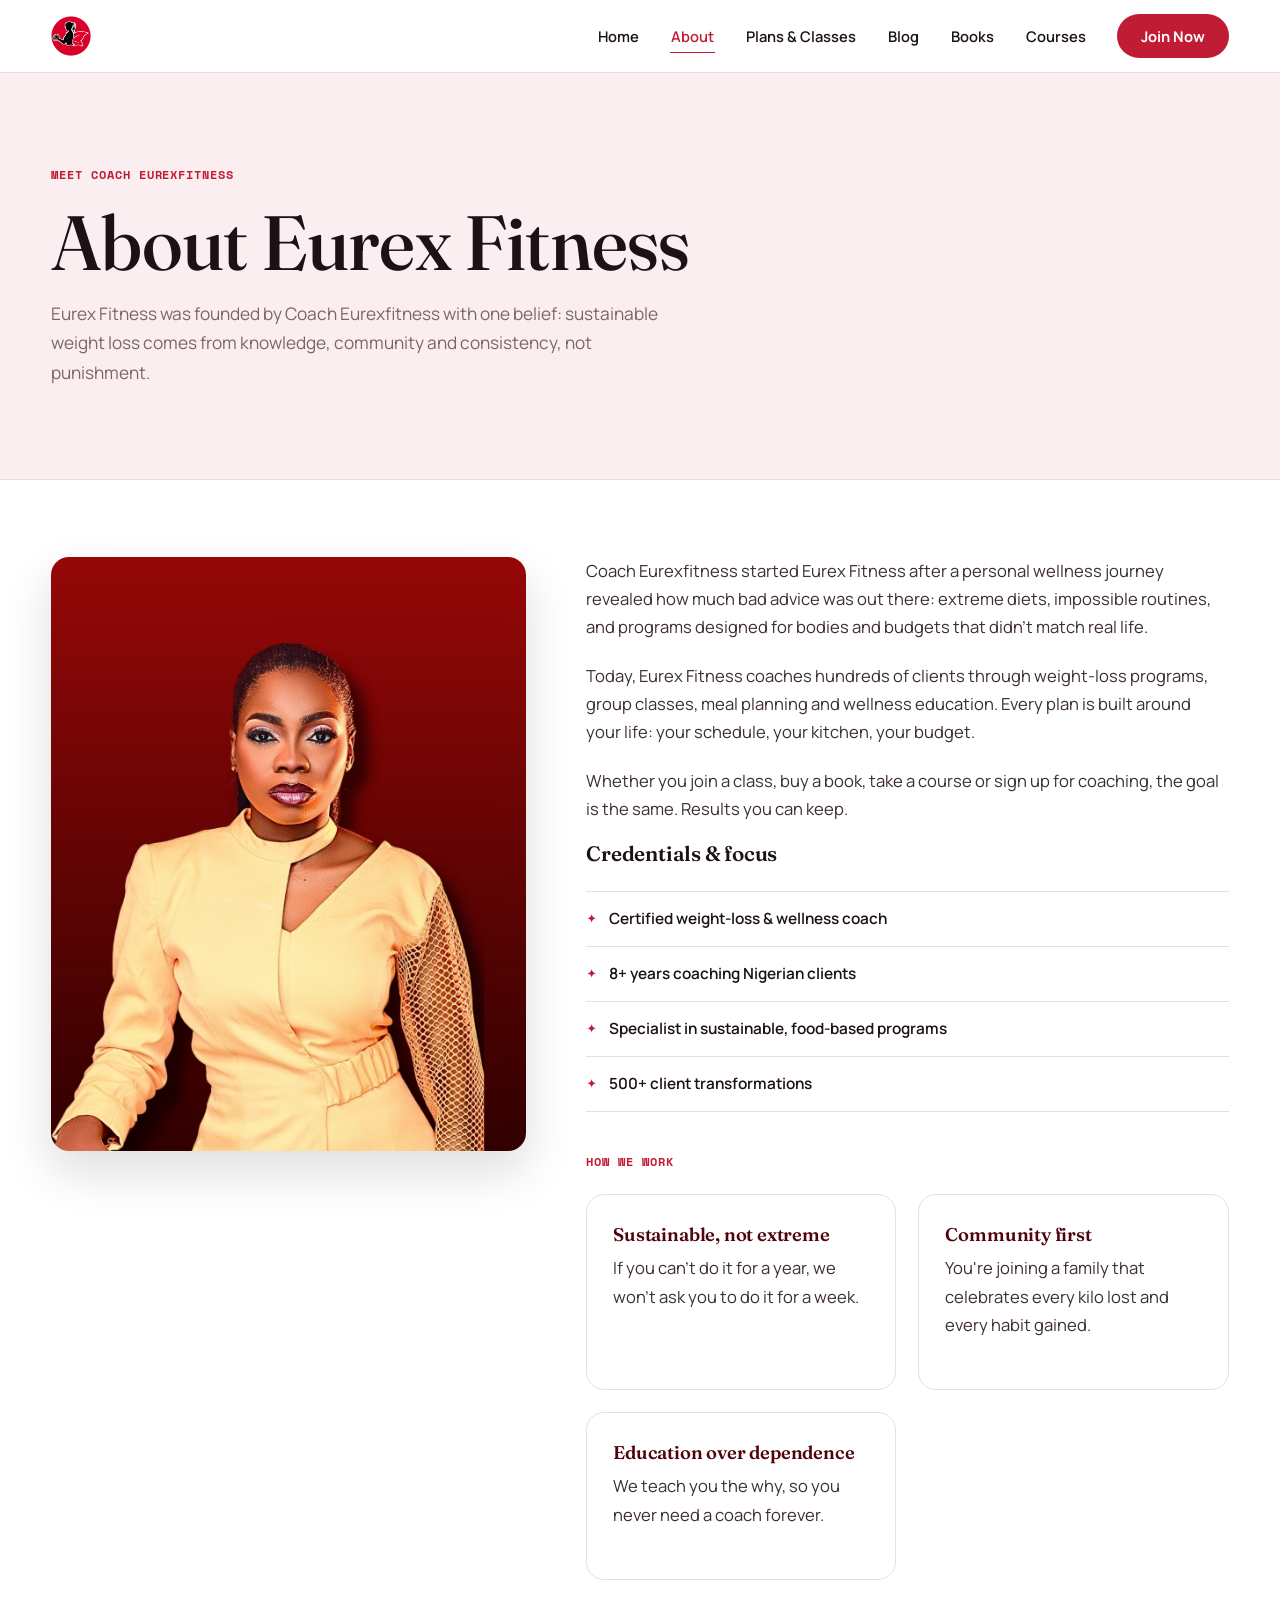
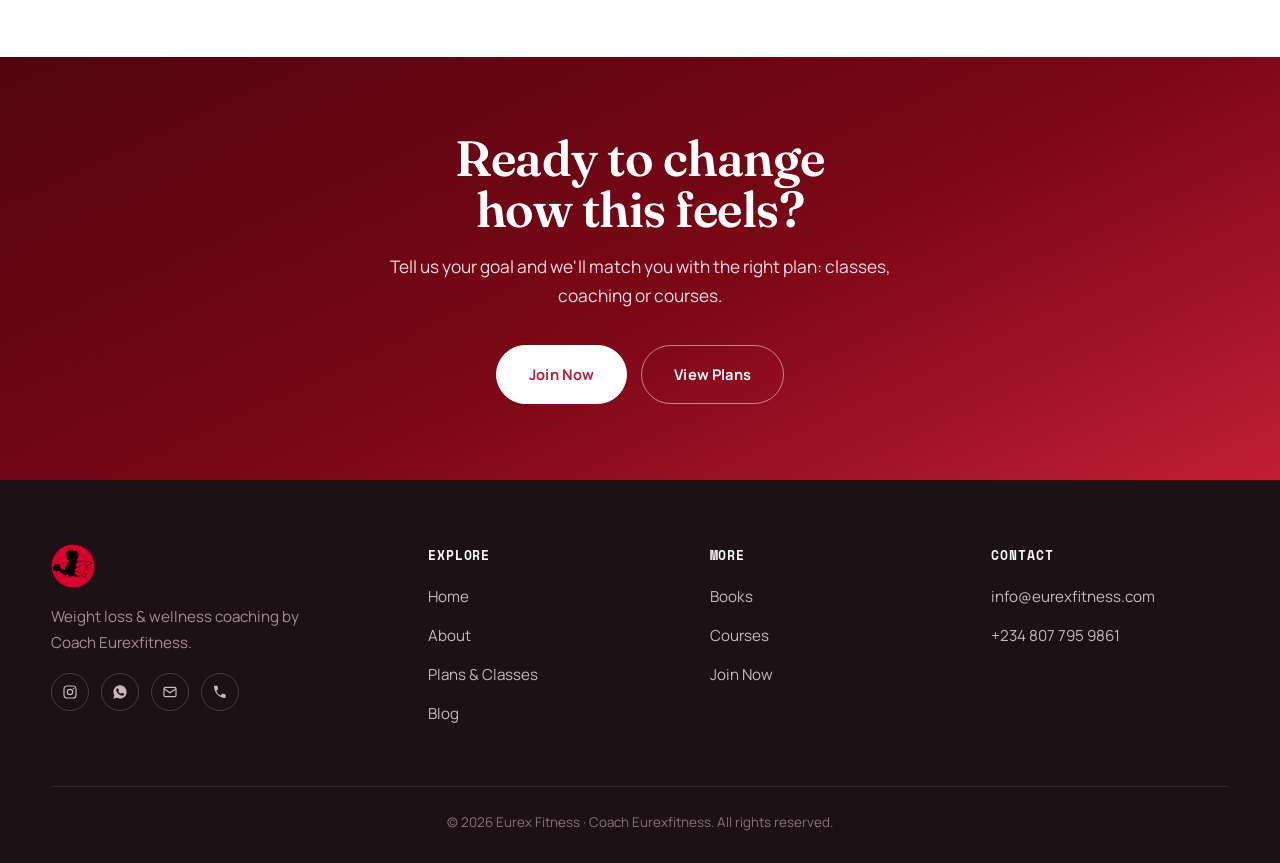
==== commit 49c1be3a: "Replace logo/favicon with icon-only version of new brand mark - Cropped the new brand image down to " ====
--- a/about.html
+++ b/about.html
@@ -5,7 +5,7 @@
   <meta name="viewport" content="width=device-width, initial-scale=1.0">
   <title>About | Eurex Fitness</title>
   <meta name="description" content="Meet Coach Eurexfitness, the coach behind Eurex Fitness weight loss and wellness.">
-  <link rel="icon" href="assets/favicon.svg" type="image/svg+xml">
+  <link rel="icon" href="assets/favicon.png" type="image/png">
   <link rel="preconnect" href="https://fonts.googleapis.com">
   <link rel="preconnect" href="https://fonts.gstatic.com" crossorigin>
   <link href="https://fonts.googleapis.com/css2?family=Fraunces:ital,opsz,wght@0,9..144,400;0,9..144,500;0,9..144,600;1,9..144,500&family=Manrope:wght@400;500;600;700;800&family=Space+Mono:wght@400;700&display=swap" rel="stylesheet">
--- a/css/styles.css
+++ b/css/styles.css
@@ -265,7 +265,8 @@
 .stat .lbl { font-size: .78rem; font-weight: 700; letter-spacing: .04em; text-transform: uppercase; color: var(--muted); margin-top: 8px; }
 
 /* ---------- Sections ---------- */
-.section { padding: clamp(76px, 10vw, 128px) 0; }
+.section { padding: clamp(48px, 6vw, 84px) 0; }
+#pillars { padding-bottom: 4px; }
 .section.alt { background: var(--blush); }
 .section.dark { background: var(--ink); color: #EFE3E5; }
 .section.dark h2, .section.dark h3 { color: #fff; }
@@ -400,7 +401,7 @@
   position: relative;
   background: linear-gradient(155deg, var(--wine) 0%, var(--red-deep) 55%, var(--red) 100%);
   color: #fff; text-align: center;
-  padding: clamp(72px, 10vw, 108px) 0;
+  padding: clamp(48px, 6vw, 76px) 0;
   overflow: hidden;
 }
 .cta-band::before {
@@ -424,7 +425,7 @@
 .site-footer li { margin-bottom: 10px; }
 .site-footer a { color: #C9B7BB; font-size: .95rem; }
 .site-footer a:hover { color: #fff; }
-.footer-logo img { height: 38px; margin-bottom: 16px; filter: brightness(0) invert(1); }
+.footer-logo img { height: 44px; margin-bottom: 16px; }
 .footer-logo p { font-size: .95rem; max-width: 260px; color: #A78D91; }
 .footer-social { display: flex; gap: 12px; margin-top: 18px; }
 .footer-social a {
